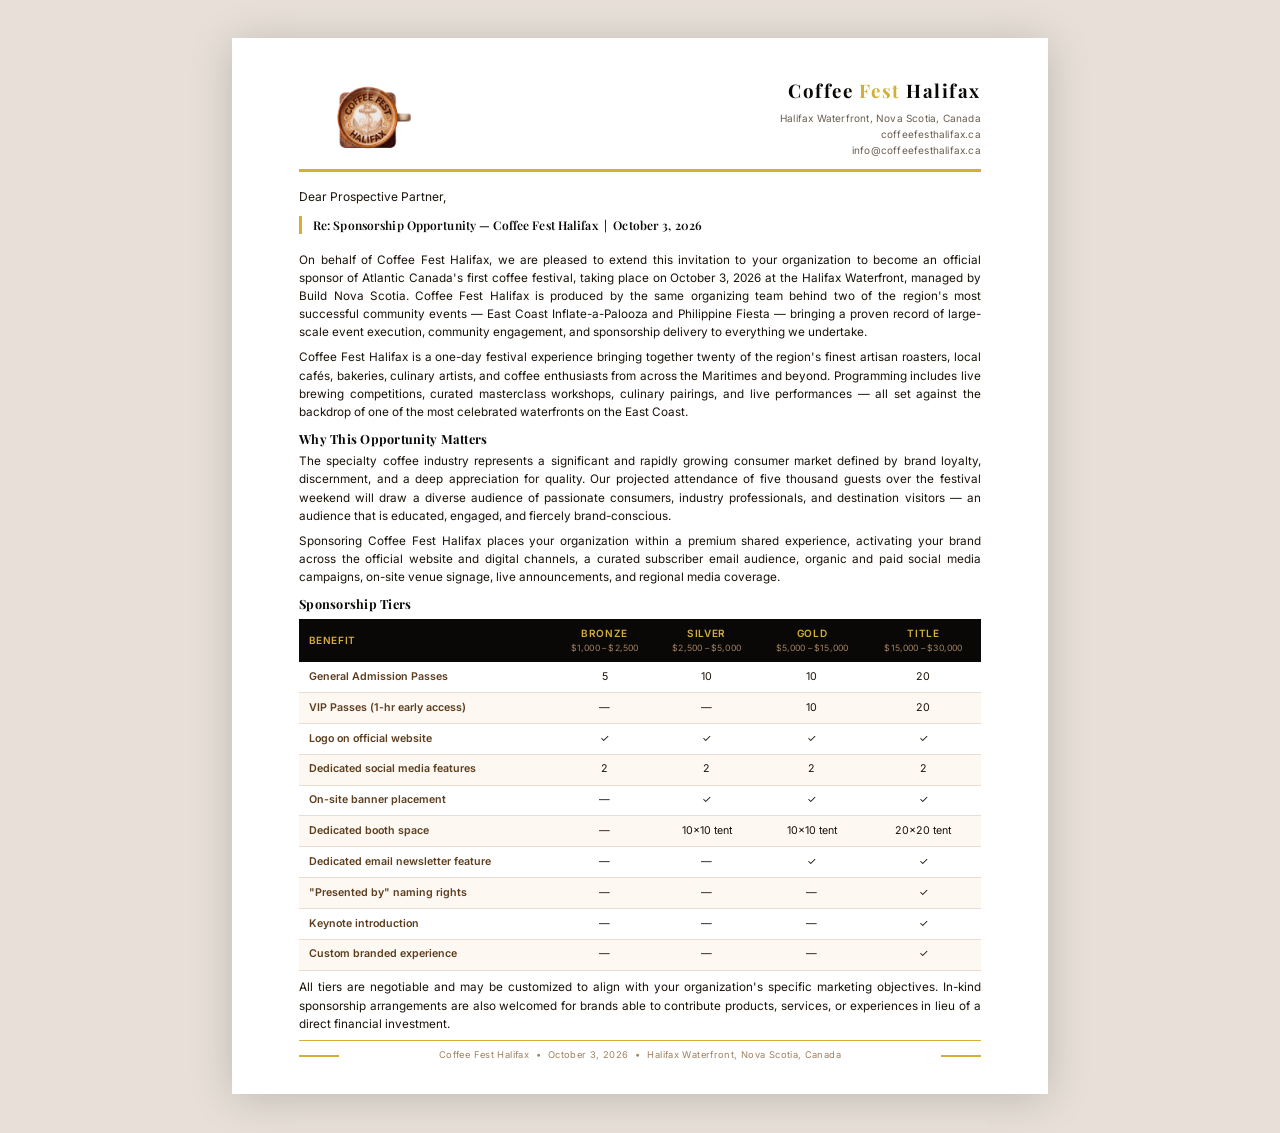
==== sponsorship-letter.html @ a6e3f9b7 "Initial commit — Coffee Fest Halifax website" ====
<!DOCTYPE html>
<html lang="en">
<head>
  <meta charset="UTF-8">
  <meta name="viewport" content="width=device-width, initial-scale=1.0">
  <title>Coffee Fest Halifax — Sponsorship Letter</title>
  <link href="https://fonts.googleapis.com/css2?family=Playfair+Display:wght@400;600;700&family=Inter:wght@300;400;500;600&display=swap" rel="stylesheet">
  <style>
    /* ── Page Setup ── */
    @page {
      size: letter portrait;
      margin: 0;
    }

    * {
      margin: 0;
      padding: 0;
      box-sizing: border-box;
    }

    body {
      font-family: 'Inter', Arial, sans-serif;
      font-size: 9.5pt;
      line-height: 1.55;
      color: #1a1208;
      background: #fff;
      width: 8.5in;
    }

    .page {
      width: 8.5in;
      height: 11in;
      overflow: hidden;
      padding: 0.4in 0.7in 0.35in 0.7in;
      display: flex;
      flex-direction: column;
    }

    /* ── Header / Letterhead ── */
    .letterhead {
      display: flex;
      align-items: center;
      justify-content: space-between;
      padding-bottom: 0.12in;
      border-bottom: 2.5pt solid #d4af37;
      margin-bottom: 0.04in;
    }

    .letterhead-logo {
      height: 56pt;
      width: auto;
    }

    .letterhead-info {
      text-align: right;
    }

    .letterhead-info .brand-name {
      font-family: 'Playfair Display', serif;
      font-size: 14pt;
      font-weight: 700;
      color: #0a0806;
      letter-spacing: 0.08em;
      display: block;
      margin-bottom: 3pt;
    }

    .letterhead-info .brand-name span {
      color: #d4af37;
    }

    .letterhead-info p {
      font-size: 7.5pt;
      color: #6b5d4e;
      line-height: 1.6;
      letter-spacing: 0.02em;
    }

    /* Gold rule under header */
    .gold-rule {
      width: 100%;
      height: 0.5pt;
      background: linear-gradient(90deg, #d4af37, #e09830, transparent);
      margin-bottom: 0.12in;
    }

    /* ── Date & Address ── */
    .meta-block {
      margin-bottom: 0.1in;
    }

    .meta-block .date {
      font-size: 8.5pt;
      color: #6b5d4e;
      margin-bottom: 0.14in;
    }

    .meta-block .recipient p {
      font-size: 9pt;
      line-height: 1.55;
      color: #1a1208;
    }

    .meta-block .recipient strong {
      font-weight: 600;
    }

    /* ── Subject Line ── */
    .subject-line {
      font-family: 'Playfair Display', serif;
      font-size: 9pt;
      font-weight: 600;
      color: #0a0806;
      border-left: 2.5pt solid #d4af37;
      padding-left: 8pt;
      margin-bottom: 0.1in;
      letter-spacing: 0.01em;
    }

    /* ── Body ── */
    .salutation {
      margin-bottom: 0.1in;
      font-size: 9.5pt;
    }

    .body-text p {
      margin-bottom: 0.07in;
      font-size: 8.8pt;
      color: #1a1208;
      text-align: justify;
      hyphens: auto;
    }

    /* ── Section Heading ── */
    .section-heading {
      font-family: 'Playfair Display', serif;
      font-size: 9.5pt;
      font-weight: 700;
      color: #0a0806;
      margin: 0.08in 0 0.04in 0;
      letter-spacing: 0.02em;
    }

    /* ── Sponsorship Table ── */
    .sponsor-table {
      width: 100%;
      border-collapse: collapse;
      margin: 0.06in 0 0.08in 0;
      font-size: 8pt;
    }

    .sponsor-table thead tr {
      background: #0a0806;
      color: #d4af37;
    }

    .sponsor-table thead th {
      padding: 6pt 4pt;
      text-align: center;
      font-family: 'Inter', sans-serif;
      font-weight: 600;
      font-size: 7.5pt;
      letter-spacing: 0.06em;
      text-transform: uppercase;
      line-height: 1.3;
    }

    .sponsor-table thead th:first-child {
      text-align: left;
      padding-left: 7pt;
    }

    .sponsor-table thead th span {
      display: block;
      font-size: 6.5pt;
      color: #a08060;
      margin-top: 2pt;
      font-weight: 400;
      letter-spacing: 0.02em;
    }

    .sponsor-table tbody tr {
      border-bottom: 0.5pt solid #e8ddd0;
    }

    .sponsor-table tbody tr:nth-child(even) {
      background: #fdf8f2;
    }

    .sponsor-table tbody td {
      padding: 5pt 4pt;
      color: #1a1208;
      vertical-align: middle;
      text-align: center;
    }

    .sponsor-table tbody td:first-child {
      text-align: left;
      font-weight: 600;
      color: #5c3d1e;
      padding-left: 7pt;
    }

    /* ── Contact Block ── */
    .contact-block {
      background: #fdf8f2;
      border-left: 2.5pt solid #d4af37;
      padding: 5pt 9pt;
      margin: 0.07in 0;
      font-size: 8.5pt;
    }

    .contact-block p {
      line-height: 1.7;
      color: #1a1208;
    }

    .contact-block strong {
      color: #5c3d1e;
    }

    /* ── Signature ── */
    .signature-block {
      margin-top: 0.09in;
      font-size: 9pt;
    }

    .signature-block .closing {
      margin-bottom: 0.16in;
    }

    .signature-block .sig-name {
      font-family: 'Playfair Display', serif;
      font-weight: 700;
      font-size: 10pt;
      color: #0a0806;
    }

    .signature-block .sig-title {
      font-size: 8pt;
      color: #6b5d4e;
      margin-top: 2pt;
    }

    /* ── Footer ── */
    .letter-footer {
      margin-top: auto;
      padding-top: 0.08in;
      border-top: 0.5pt solid #d4af37;
      display: flex;
      justify-content: space-between;
      align-items: center;
    }

    .letter-footer p {
      font-size: 7pt;
      color: #a08060;
      letter-spacing: 0.04em;
    }

    .footer-bar {
      width: 30pt;
      height: 1.5pt;
      background: #d4af37;
    }

    /* ── Print ── */
    @media print {
      body {
        width: 8.5in;
      }
      .page {
        page-break-after: avoid;
      }
      a { color: inherit; text-decoration: none; }
    }

    /* ── Screen preview wrapper ── */
    @media screen {
      body {
        background: #e8e0d8;
        width: 100%;
        display: flex;
        justify-content: center;
        align-items: flex-start;
        padding: 0.4in 0;
      }
      .page {
        background: #ffffff;
        box-shadow: 0 4px 40px rgba(0,0,0,0.18);
      }
    }
  </style>
</head>
<body>
  <div class="page">

    <!-- LETTERHEAD -->
    <div class="letterhead">
      <img src="adobe logo.png" alt="Coffee Fest Halifax" class="letterhead-logo">
      <div class="letterhead-info">
        <span class="brand-name">Coffee <span>Fest</span> Halifax</span>
        <p>Halifax Waterfront, Nova Scotia, Canada</p>
        <p>coffeefesthalifax.ca</p>
        <p>info@coffeefesthalifax.ca</p>
      </div>
    </div>
    <div class="gold-rule"></div>

    <!-- DATE & RECIPIENT -->
    <div class="meta-block">
      <div class="recipient">
        <p>Dear Prospective Partner,</p>
      </div>
    </div>

    <!-- SUBJECT -->
    <div class="subject-line">
      Re: Sponsorship Opportunity &mdash; Coffee Fest Halifax &nbsp;|&nbsp; October 3, 2026
    </div>

    <!-- BODY -->
    <div class="body-text">

      <p style="margin-top: 0.07in;">
        On behalf of Coffee Fest Halifax, we are pleased to extend this invitation to your organization to become an official sponsor of Atlantic Canada's first coffee festival, taking place on October 3, 2026 at the Halifax Waterfront, managed by Build Nova Scotia. Coffee Fest Halifax is produced by the same organizing team behind two of the region's most successful community events &mdash; East Coast Inflate-a-Palooza and Philippine Fiesta &mdash; bringing a proven record of large-scale event execution, community engagement, and sponsorship delivery to everything we undertake.
      </p>

      <p>
        Coffee Fest Halifax is a one-day festival experience bringing together twenty of the region's finest artisan roasters, local cafés, bakeries, culinary artists, and coffee enthusiasts from across the Maritimes and beyond. Programming includes live brewing competitions, curated masterclass workshops, culinary pairings, and live performances &mdash; all set against the backdrop of one of the most celebrated waterfronts on the East Coast.
      </p>

      <div class="section-heading">Why This Opportunity Matters</div>

      <p>
        The specialty coffee industry represents a significant and rapidly growing consumer market defined by brand loyalty, discernment, and a deep appreciation for quality. Our projected attendance of five thousand guests over the festival weekend will draw a diverse audience of passionate consumers, industry professionals, and destination visitors &mdash; an audience that is educated, engaged, and fiercely brand-conscious.
      </p>

      <p>
        Sponsoring Coffee Fest Halifax places your organization within a premium shared experience, activating your brand across the official website and digital channels, a curated subscriber email audience, organic and paid social media campaigns, on-site venue signage, live announcements, and regional media coverage.
      </p>

      <div class="section-heading">Sponsorship Tiers</div>

      <table class="sponsor-table">
        <thead>
          <tr>
            <th>Benefit</th>
            <th>Bronze<br><span>$1,000 &ndash; $2,500</span></th>
            <th>Silver<br><span>$2,500 &ndash; $5,000</span></th>
            <th>Gold<br><span>$5,000 &ndash; $15,000</span></th>
            <th>Title<br><span>$15,000 &ndash; $30,000</span></th>
          </tr>
        </thead>
        <tbody>
          <tr>
            <td>General Admission Passes</td>
            <td>5</td>
            <td>10</td>
            <td>10</td>
            <td>20</td>
          </tr>
          <tr>
            <td>VIP Passes (1-hr early access)</td>
            <td>&mdash;</td>
            <td>&mdash;</td>
            <td>10</td>
            <td>20</td>
          </tr>
          <tr>
            <td>Logo on official website</td>
            <td>&#10003;</td>
            <td>&#10003;</td>
            <td>&#10003;</td>
            <td>&#10003;</td>
          </tr>
          <tr>
            <td>Dedicated social media features</td>
            <td>2</td>
            <td>2</td>
            <td>2</td>
            <td>2</td>
          </tr>
          <tr>
            <td>On-site banner placement</td>
            <td>&mdash;</td>
            <td>&#10003;</td>
            <td>&#10003;</td>
            <td>&#10003;</td>
          </tr>
          <tr>
            <td>Dedicated booth space</td>
            <td>&mdash;</td>
            <td>10x10 tent</td>
            <td>10x10 tent</td>
            <td>20x20 tent</td>
          </tr>
          <tr>
            <td>Dedicated email newsletter feature</td>
            <td>&mdash;</td>
            <td>&mdash;</td>
            <td>&#10003;</td>
            <td>&#10003;</td>
          </tr>
          <tr>
            <td>"Presented by" naming rights</td>
            <td>&mdash;</td>
            <td>&mdash;</td>
            <td>&mdash;</td>
            <td>&#10003;</td>
          </tr>
          <tr>
            <td>Keynote introduction</td>
            <td>&mdash;</td>
            <td>&mdash;</td>
            <td>&mdash;</td>
            <td>&#10003;</td>
          </tr>
          <tr>
            <td>Custom branded experience</td>
            <td>&mdash;</td>
            <td>&mdash;</td>
            <td>&mdash;</td>
            <td>&#10003;</td>
          </tr>
        </tbody>
      </table>

      <p>
        All tiers are negotiable and may be customized to align with your organization's specific marketing objectives. In-kind sponsorship arrangements are also welcomed for brands able to contribute products, services, or experiences in lieu of a direct financial investment.
      </p>

    </div>

    <!-- FOOTER -->
    <div class="letter-footer">
      <div class="footer-bar"></div>
      <p>Coffee Fest Halifax &nbsp;&bull;&nbsp; October 3, 2026 &nbsp;&bull;&nbsp; Halifax Waterfront, Nova Scotia, Canada</p>
      <div class="footer-bar"></div>
    </div>

  </div>
</body>
</html>
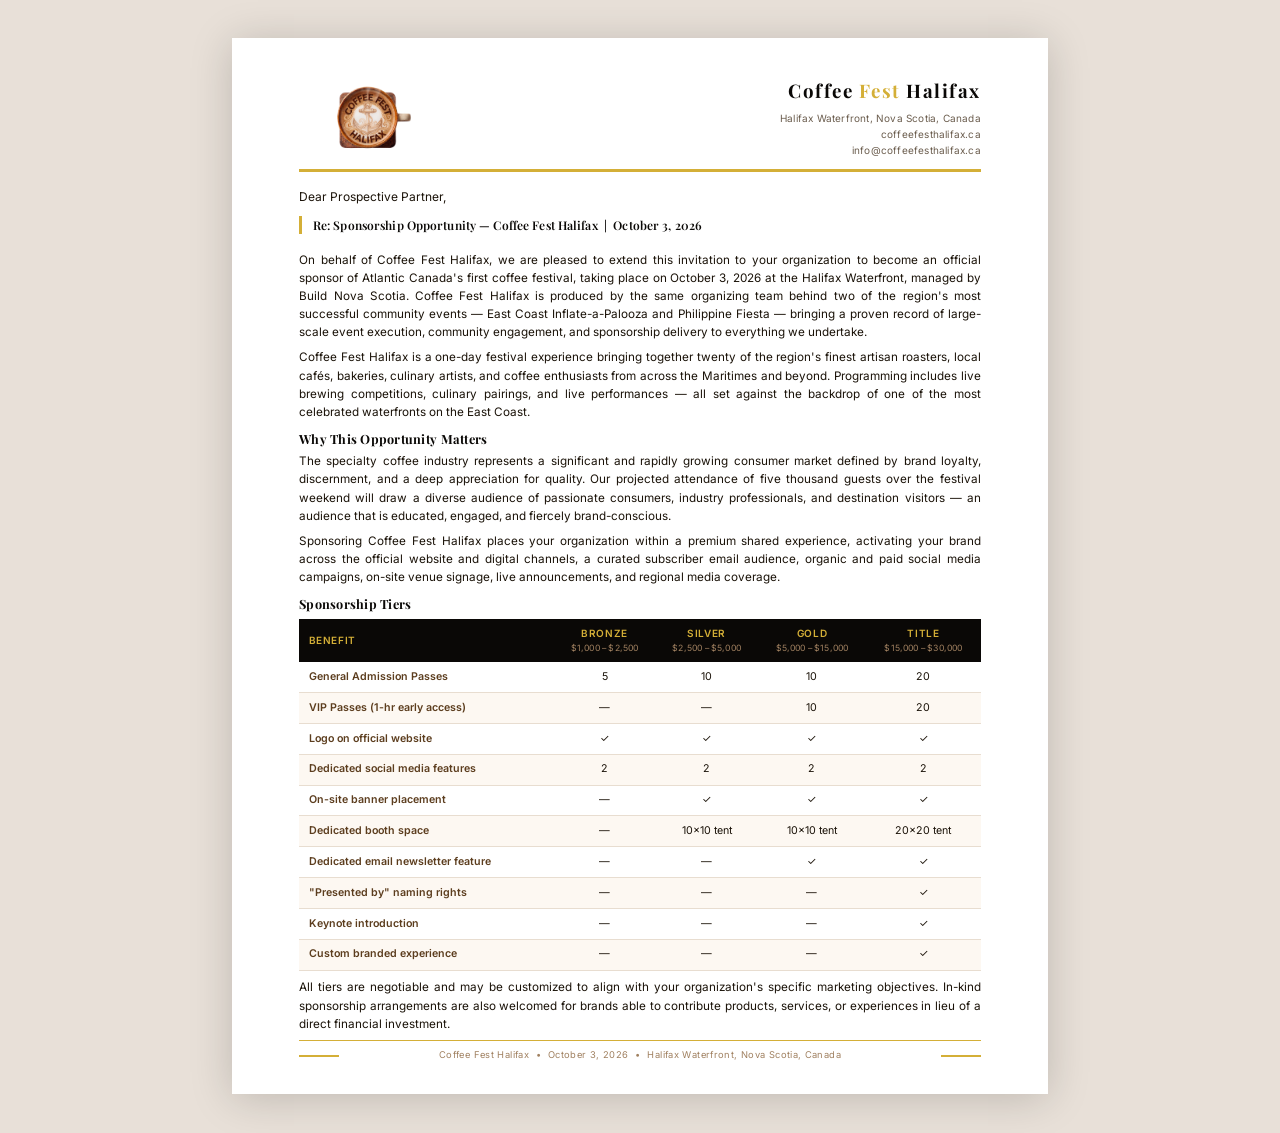
==== commit a7c787f3: "Update colors, replace logo, and fix mailing list integration" ====
--- a/sponsorship-letter.html
+++ b/sponsorship-letter.html
@@ -327,7 +327,7 @@
       </p>
 
       <p>
-        Coffee Fest Halifax is a one-day festival experience bringing together twenty of the region's finest artisan roasters, local cafés, bakeries, culinary artists, and coffee enthusiasts from across the Maritimes and beyond. Programming includes live brewing competitions, curated masterclass workshops, culinary pairings, and live performances &mdash; all set against the backdrop of one of the most celebrated waterfronts on the East Coast.
+        Coffee Fest Halifax is a one-day festival experience bringing together twenty of the region's finest artisan roasters, local cafés, bakeries, culinary artists, and coffee enthusiasts from across the Maritimes and beyond. Programming includes live brewing competitions, culinary pairings, and live performances &mdash; all set against the backdrop of one of the most celebrated waterfronts on the East Coast.
       </p>
 
       <div class="section-heading">Why This Opportunity Matters</div>
